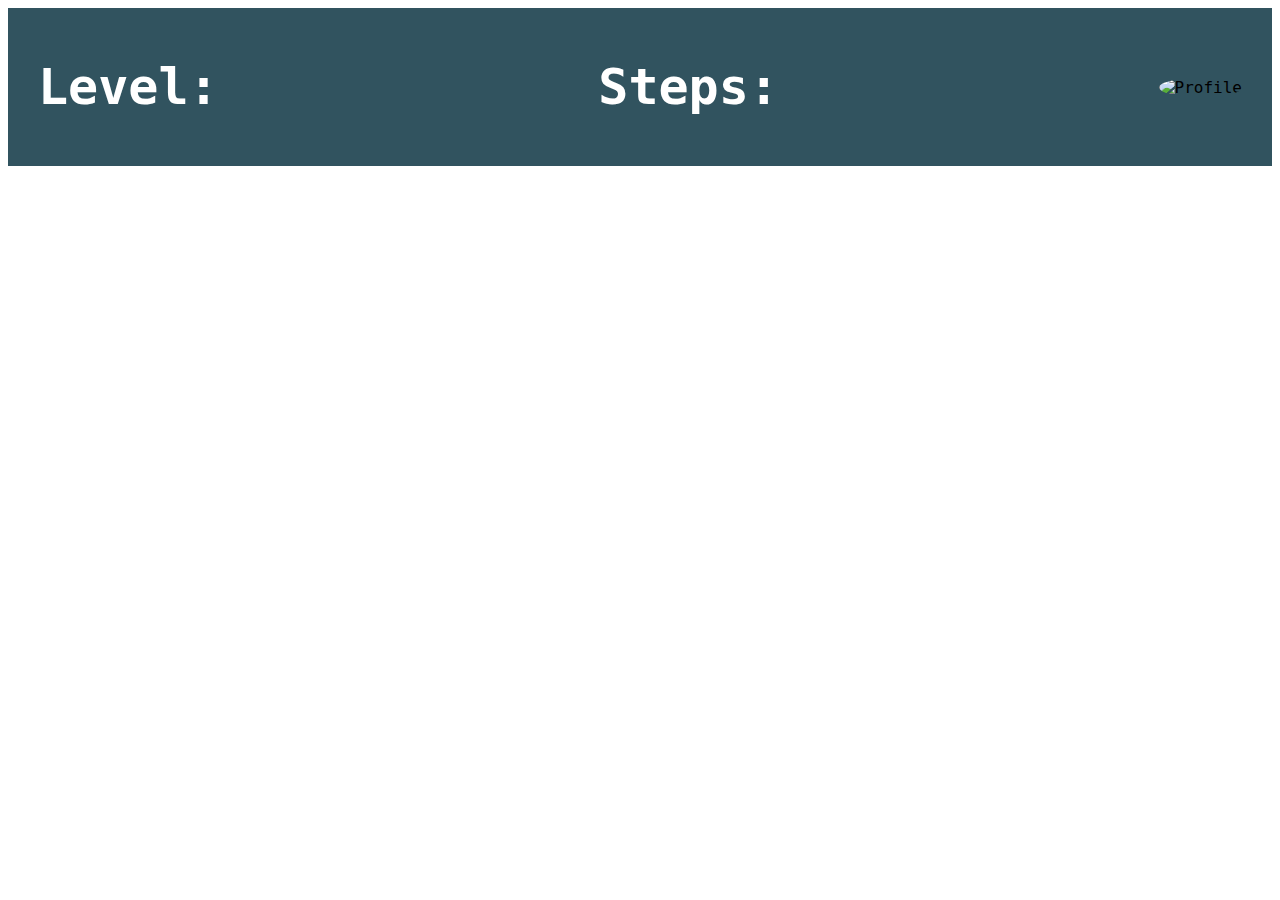
==== inventory.html @ 5f027657 "Merge pull request #13 from Chelle007/michelle" ====
<!DOCTYPE html>
<html>

<head>
    <title>VeSteps - Inventory</title>
</head>

<body>
    <div id="navbar-container"></div>
    <script>
        // Fetch the nav.html content and insert it into the navbar container
        fetch('nav.html')
            .then(response => response.text())
            .then(data => {
                // Insert the fetched HTML into the navbar container
                document.getElementById('navbar-container').innerHTML = data;
                document.getElementById('levelValue').textContent = localStorage.getItem('level');
                document.getElementById('stepsValue').textContent = localStorage.getItem('steps');
            });
    </script>
</body>

</html>
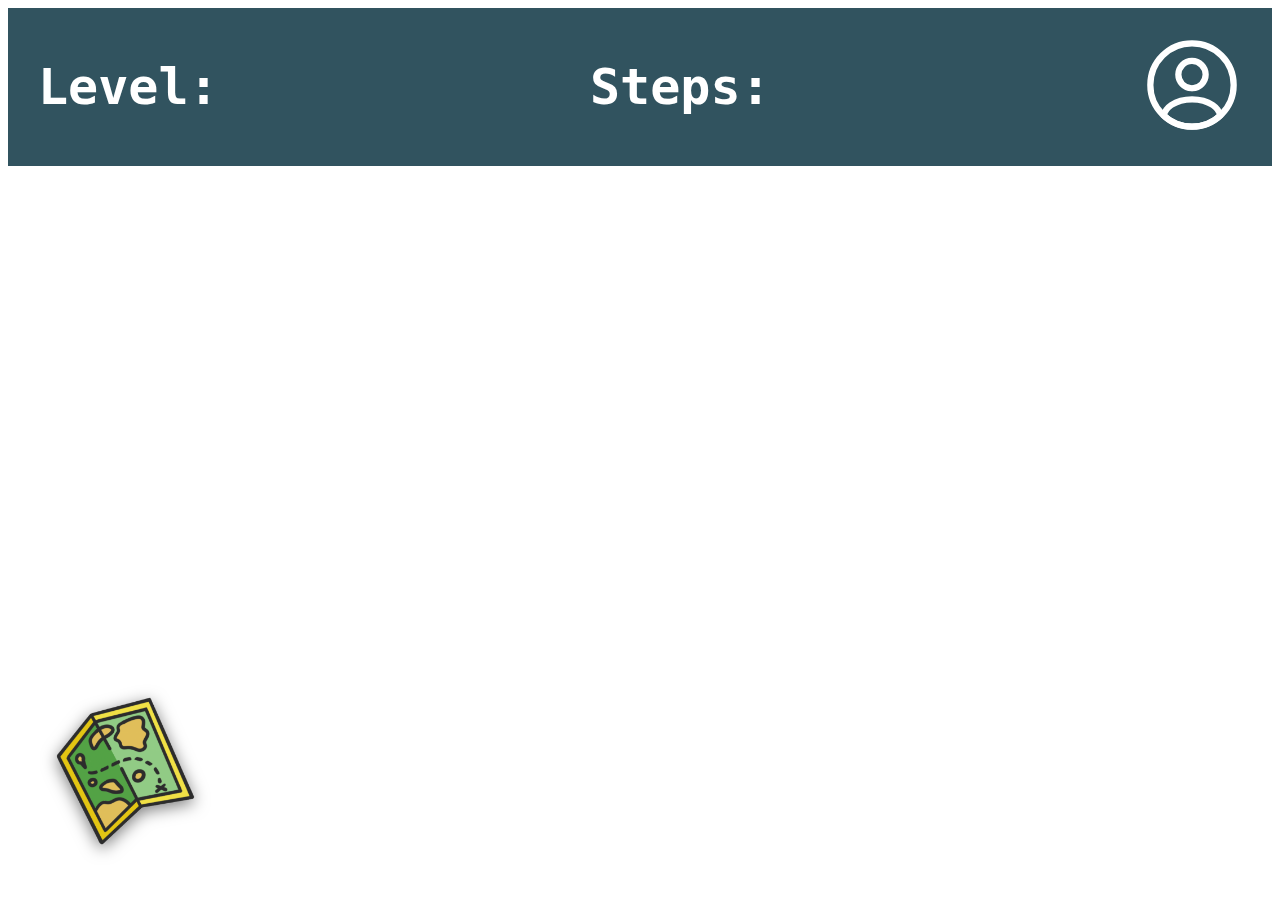
==== commit c585be87: "add backpack and map image on bottom left" ====
--- a/inventory.html
+++ b/inventory.html
@@ -3,10 +3,15 @@
 
 <head>
     <title>VeSteps - Inventory</title>
+
+    <link href="style.css" rel="stylesheet" type="text/css" />
 </head>
 
 <body>
     <div id="navbar-container"></div>
+    <div class="left-bottom-img">
+        <a href="map.html"><img src="assets/map.png" alt="Map"></a>
+    </div>
     <script>
         // Fetch the nav.html content and insert it into the navbar container
         fetch('nav.html')
--- a/style.css
+++ b/style.css
@@ -0,0 +1,27 @@
+.left-bottom-img {
+    display: sticky;
+    position: fixed;
+    bottom: 0;
+    left: 0;
+}
+
+.left-bottom-img img {
+    width: 150px;
+    margin-left: 50px;
+    margin-bottom: 50px;
+    filter: drop-shadow(0 4px 8px rgba(0, 0, 0, 0.5));
+}
+
+.left-bottom-img a:focus,
+.left-bottom-img a:active,
+.left-bottom-img img:focus,
+.left-bottom-img img:active {
+    outline: none !important;
+    box-shadow: none !important;
+}
+
+.left-bottom-img a {
+    -webkit-tap-highlight-color: transparent;
+    /* For mobile browsers */
+    outline: none;
+}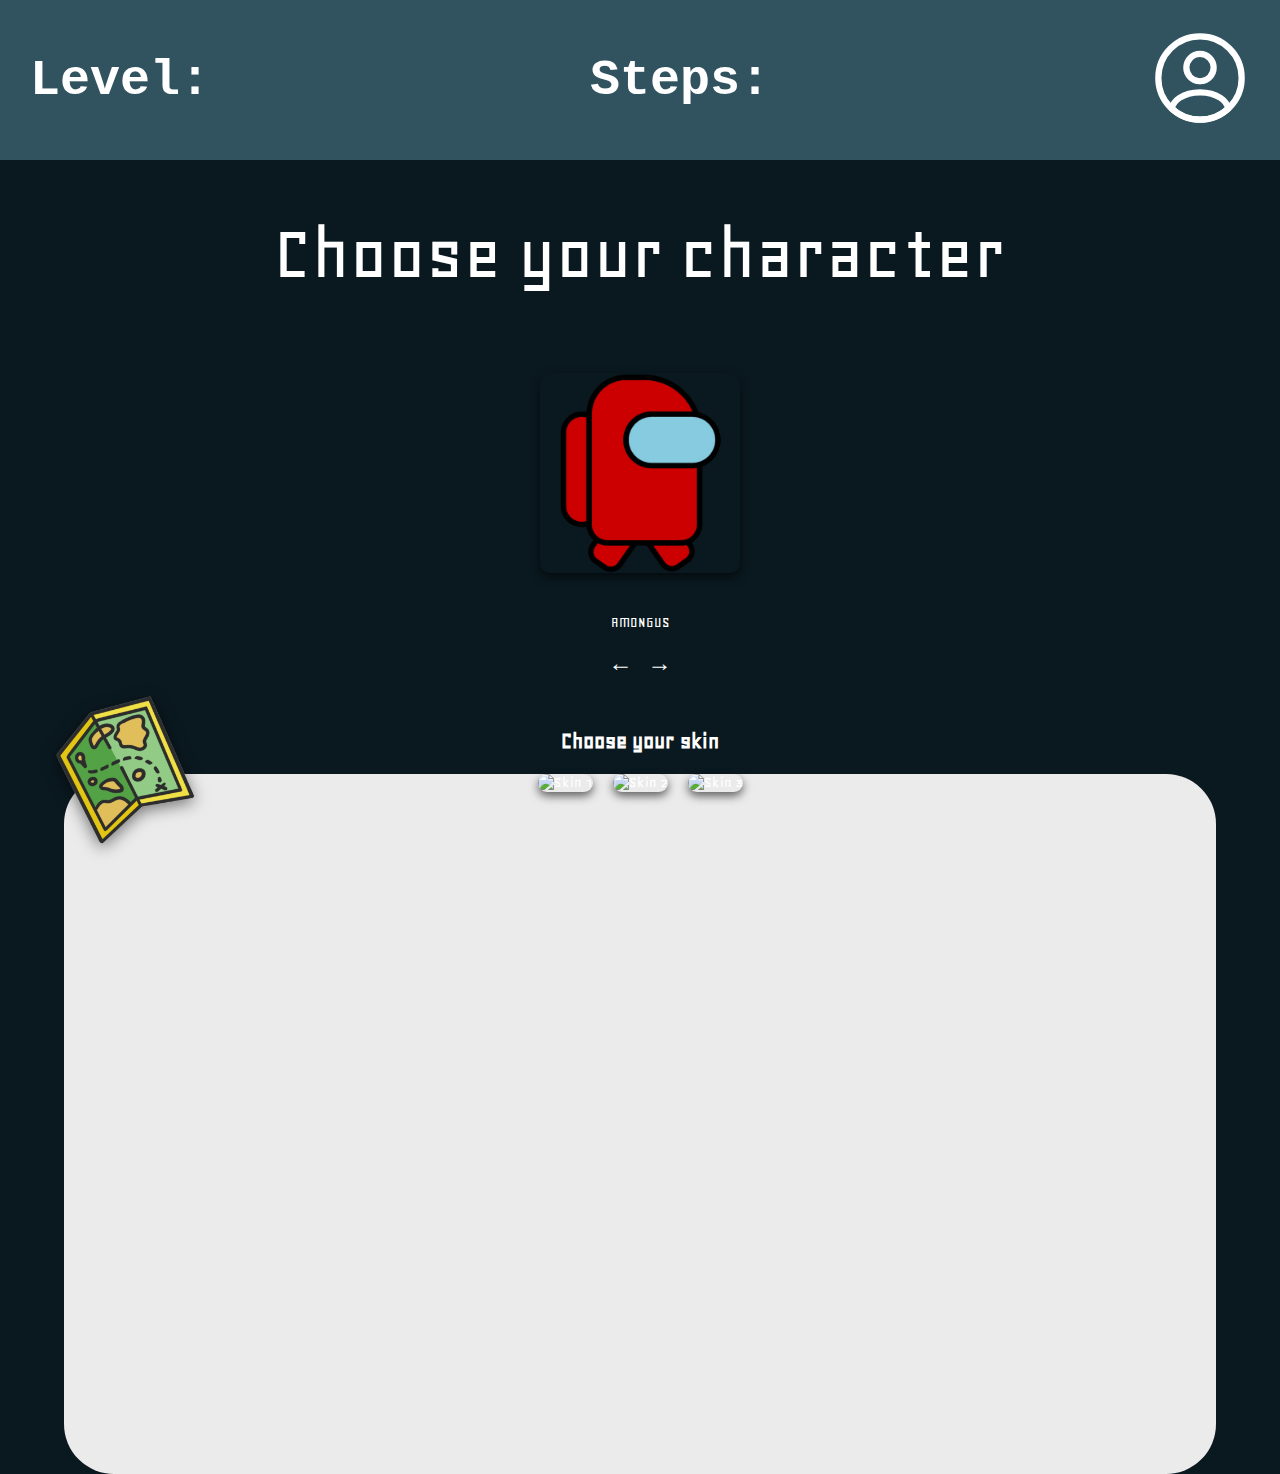
==== commit 936f3624: "modify navbar and add inventory.html" ====
--- a/inventory.html
+++ b/inventory.html
@@ -5,19 +5,53 @@
     <title>VeSteps - Inventory</title>
 
     <link href="style.css" rel="stylesheet" type="text/css" />
+    <link href="inventory.css" rel="stylesheet" type="text/css" />
+    <link rel="preconnect" href="https://fonts.googleapis.com">
+    <link rel="preconnect" href="https://fonts.gstatic.com" crossorigin>
+    <link
+        href="https://fonts.googleapis.com/css2?family=Geo:ital@0;1&family=Nunito+Sans:ital,opsz,wght@0,6..12,200..1000;1,6..12,200..1000&display=swap"
+        rel="stylesheet">
 </head>
 
 <body>
     <div id="navbar-container"></div>
+
     <div class="left-bottom-img">
         <a href="map.html"><img src="assets/map.png" alt="Map"></a>
     </div>
+
+    <div class="character-container">
+        <h1>Choose your character</h1>
+        <!-- Character Image -->
+        <img src="assets/character-amongus.png" alt="Character" class="character-img" id="characterImage">
+        <p id="characterName">AMONGUS</p>
+
+        <!-- Character Selection Arrows -->
+        <div class="carousel-controls">
+            <button id="prevCharacter">←</button>
+            <button id="nextCharacter">→</button>
+        </div>
+    </div>
+
+    <h3>Choose your skin</h3>
+    <div class="skins-container">
+        <!-- Example skins, replace with your PNG images -->
+        <div class="skin" onclick="changeSkin('assets/skin1.png')">
+            <img src="assets/skin1.png" alt="Skin 1" class="skin-img">
+        </div>
+        <div class="skin" onclick="changeSkin('assets/skin2.png')">
+            <img src="assets/skin2.png" alt="Skin 2" class="skin-img">
+        </div>
+        <div class="skin" onclick="changeSkin('assets/skin3.png')">
+            <img src="assets/skin3.png" alt="Skin 3" class="skin-img">
+        </div>
+        <!-- Add more skins as needed -->
+    </div>
+
     <script>
-        // Fetch the nav.html content and insert it into the navbar container
         fetch('nav.html')
             .then(response => response.text())
             .then(data => {
-                // Insert the fetched HTML into the navbar container
                 document.getElementById('navbar-container').innerHTML = data;
                 document.getElementById('levelValue').textContent = localStorage.getItem('level');
                 document.getElementById('stepsValue').textContent = localStorage.getItem('steps');
--- a/style.css
+++ b/style.css
@@ -1,8 +1,8 @@
 .left-bottom-img {
-    display: sticky;
     position: fixed;
     bottom: 0;
     left: 0;
+    z-index: 1000;
 }
 
 .left-bottom-img img {
--- a/inventory.css
+++ b/inventory.css
@@ -0,0 +1,77 @@
+body {
+    font-family: 'Arial', sans-serif;
+    background-color: #0A1920;
+    color: white;
+    text-align: center;
+    padding-top: 50px;
+    font-family: 'Geo', monospace;
+    padding: 0;
+    margin: 0;
+    overflow: hidden;
+}
+
+h1 {
+    font-size: 80px;
+    font-weight: lighter;
+    margin-top: 210px;
+    color: white;
+}
+
+h2,
+h3 {
+    font-size: 24px;
+    color: white;
+    margin-bottom: 20px;
+}
+
+.character-container {
+    margin-bottom: 50px;
+}
+
+.character-img {
+    width: 200px;
+    margin: 20px 0;
+    border-radius: 10px;
+    box-shadow: 0 4px 10px rgba(0, 0, 0, 0.6);
+}
+
+.carousel-controls button {
+    background-color: transparent;
+    border: none;
+    color: white;
+    font-size: 24px;
+    cursor: pointer;
+}
+
+.carousel-controls button:focus {
+    outline: none;
+}
+
+.skins-container {
+    display: flex;
+    justify-content: center;
+    gap: 20px;
+    flex-wrap: wrap;
+    background-color: #EBEBEB;
+    width: 90%;
+    height: 700px;
+    margin: 0 auto;
+    border-radius: 50px;
+}
+
+.skin {
+    display: inline-block;
+    cursor: pointer;
+    transition: transform 0.3s ease;
+}
+
+.skin:hover {
+    transform: scale(1.1);
+}
+
+.skin-img {
+    width: 100px;
+    height: 100px;
+    border-radius: 10px;
+    box-shadow: 0 4px 10px rgba(0, 0, 0, 0.6);
+}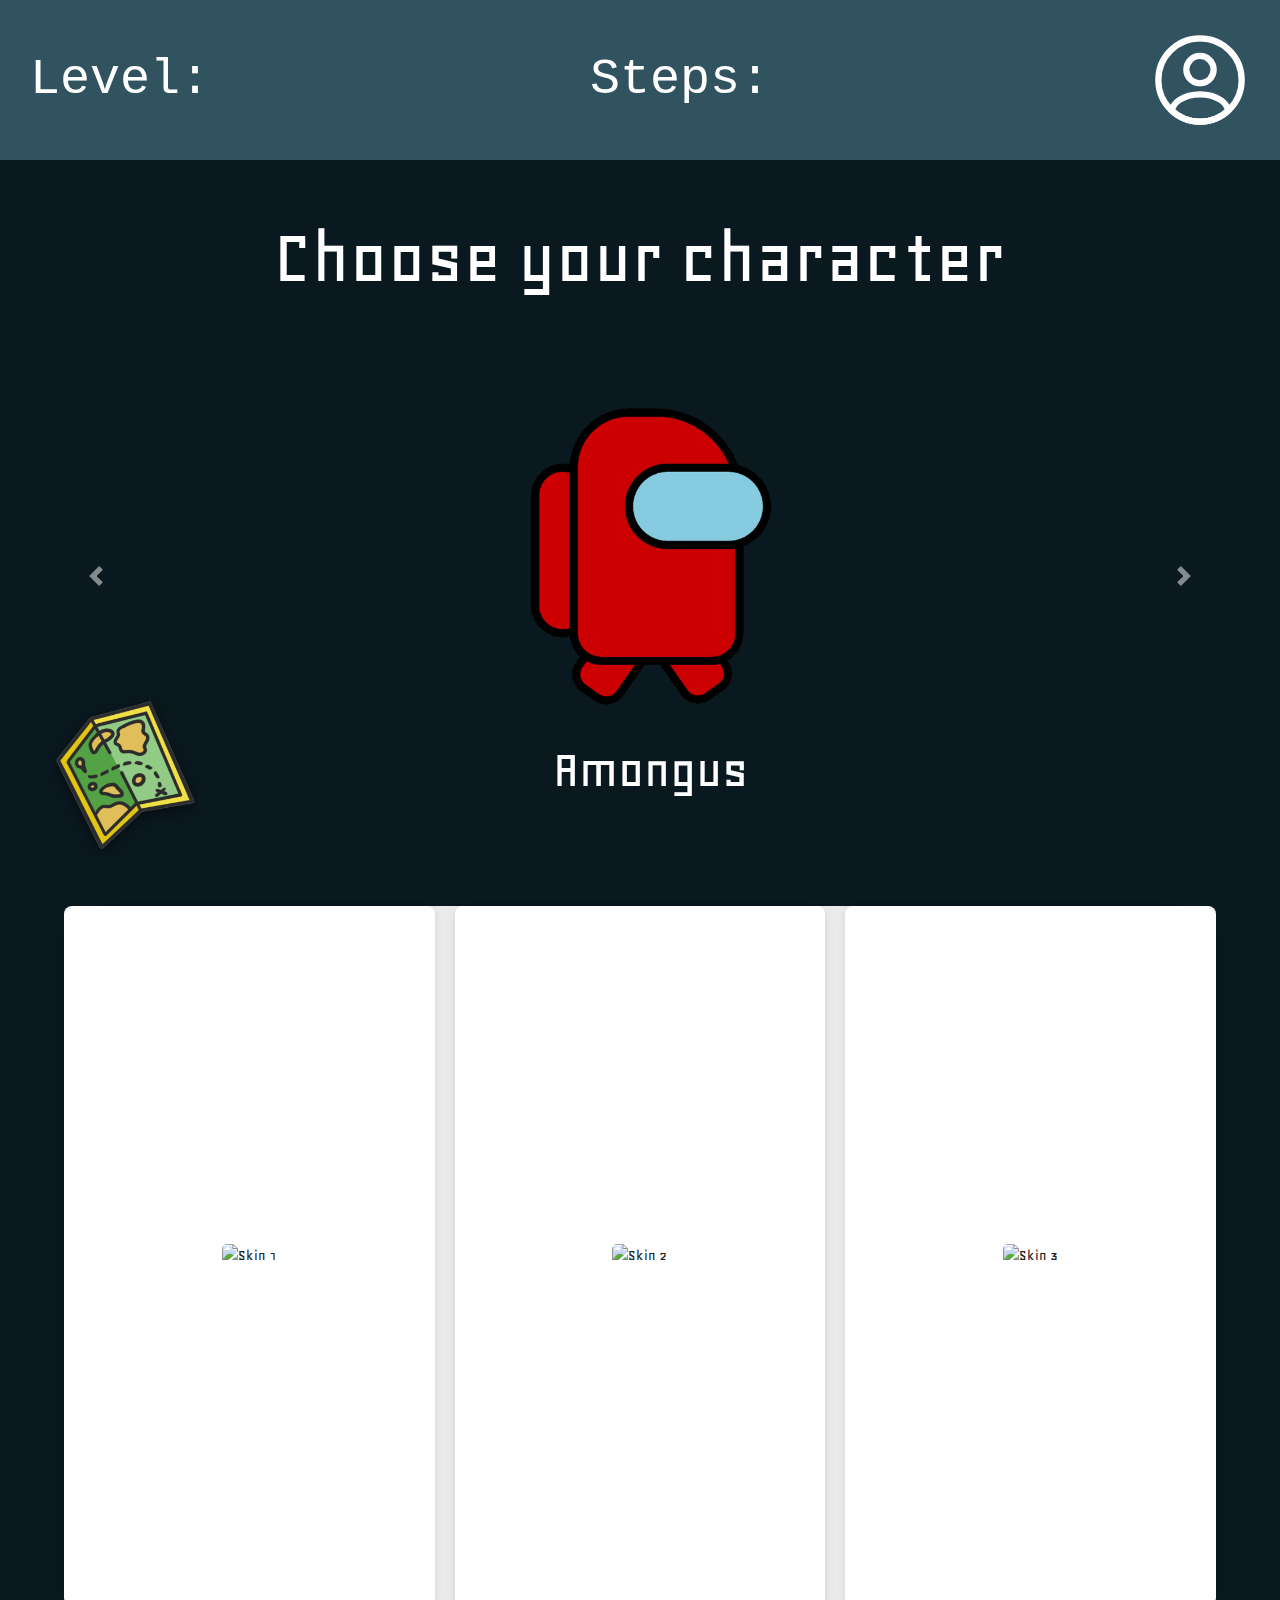
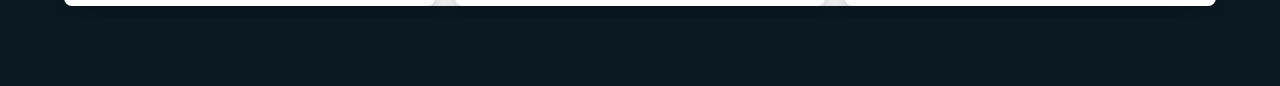
==== commit ff7bf5eb: "add inventory.html" ====
--- a/inventory.html
+++ b/inventory.html
@@ -11,6 +11,9 @@
     <link
         href="https://fonts.googleapis.com/css2?family=Geo:ital@0;1&family=Nunito+Sans:ital,opsz,wght@0,6..12,200..1000;1,6..12,200..1000&display=swap"
         rel="stylesheet">
+    <link rel="stylesheet" href="https://cdn.jsdelivr.net/npm/bootstrap@4.0.0/dist/css/bootstrap.min.css"
+        integrity="sha384-Gn5384xqQ1aoWXA+058RXPxPg6fy4IWvTNh0E263XmFcJlSAwiGgFAW/dAiS6JXm" crossorigin="anonymous">
+
 </head>
 
 <body>
@@ -20,22 +23,34 @@
         <a href="map.html"><img src="assets/map.png" alt="Map"></a>
     </div>
 
-    <div class="character-container">
-        <h1>Choose your character</h1>
-        <!-- Character Image -->
-        <img src="assets/character-amongus.png" alt="Character" class="character-img" id="characterImage">
-        <p id="characterName">AMONGUS</p>
+    <h1>Choose your character</h1>
 
-        <!-- Character Selection Arrows -->
-        <div class="carousel-controls">
-            <button id="prevCharacter">←</button>
-            <button id="nextCharacter">→</button>
+    <div id="carouselExampleControls" class="carousel slide">
+        <div class="carousel-inner">
+            <div class="carousel-item active">
+                <div class="character">
+                    <img class="d-block w-100" src="assets/character-red-amongus.png" alt="Amongus">
+                    <h2>Amongus</h2>
+                </div>
+            </div>
+            <div class="carousel-item">
+                <div class="character">
+                    <img class="d-block w-100" src="assets/character-zombie-amongus.png" alt="Zombie Amongus">
+                    <h2>Zombie Amongus</h2>
+                </div>
+            </div>
         </div>
+        <a class="carousel-control-prev" href="#carouselExampleControls" role="button" data-bs-slide="prev">
+            <span class="carousel-control-prev-icon" aria-hidden="true"></span>
+            <span class="visually-hidden"></span>
+        </a>
+        <a class="carousel-control-next" href="#carouselExampleControls" role="button" data-bs-slide="next">
+            <span class="carousel-control-next-icon" aria-hidden="true"></span>
+            <span class="visually-hidden"></span>
+        </a>
     </div>
 
-    <h3>Choose your skin</h3>
     <div class="skins-container">
-        <!-- Example skins, replace with your PNG images -->
         <div class="skin" onclick="changeSkin('assets/skin1.png')">
             <img src="assets/skin1.png" alt="Skin 1" class="skin-img">
         </div>
@@ -56,7 +71,27 @@
                 document.getElementById('levelValue').textContent = localStorage.getItem('level');
                 document.getElementById('stepsValue').textContent = localStorage.getItem('steps');
             });
+
+        var carousel = document.getElementById('carouselExampleControls');
+        var carouselInstance = new bootstrap.Carousel(carousel, {
+            interval: false,
+            wrap: false
+        });
+
+        var prevBtn = document.querySelector('.carousel-control-prev');
+        var nextBtn = document.querySelector('.carousel-control-next');
+
+        prevBtn.addEventListener('click', function () {
+            carouselInstance.prev();
+        });
+
+        nextBtn.addEventListener('click', function () {
+            carouselInstance.next();
+        });
     </script>
+
+    <!-- Include Bootstrap JS -->
+    <script src="https://cdn.jsdelivr.net/npm/bootstrap@5.1.0/dist/js/bootstrap.bundle.min.js"></script>
 </body>
 
 </html>--- a/inventory.css
+++ b/inventory.css
@@ -1,77 +1,89 @@
 body {
     font-family: 'Arial', sans-serif;
-    background-color: #0A1920;
-    color: white;
-    text-align: center;
+    background-color: #0A1920 !important;
+    text-align: center !important;
     padding-top: 50px;
-    font-family: 'Geo', monospace;
+    font-family: 'Geo', monospace !important;
     padding: 0;
     margin: 0;
     overflow: hidden;
 }
 
 h1 {
-    font-size: 80px;
-    font-weight: lighter;
-    margin-top: 210px;
-    color: white;
+    font-size: 80px !important;
+    font-weight: lighter !important;
+    margin-top: 210px !important;
+    color: white !important;
 }
 
-h2,
-h3 {
-    font-size: 24px;
-    color: white;
-    margin-bottom: 20px;
+h2 {
+    font-size: 56px !important;
+    color: white !important;
+    margin-top: 50px;
 }
 
-.character-container {
-    margin-bottom: 50px;
+#carouselExampleControls {
+    margin-top: 20px;
+    height: 500px;
 }
 
-.character-img {
-    width: 200px;
-    margin: 20px 0;
-    border-radius: 10px;
-    box-shadow: 0 4px 10px rgba(0, 0, 0, 0.6);
+.carousel-item {
+    text-align: center;
+    margin: 0 10px;
+    padding: 50px;
 }
 
-.carousel-controls button {
-    background-color: transparent;
-    border: none;
-    color: white;
-    font-size: 24px;
-    cursor: pointer;
+.character {
+    display: inline-block;
+    text-align: center;
 }
 
-.carousel-controls button:focus {
-    outline: none;
+.character img {
+    width: 300px !important;
+    margin: 30px auto;
 }
 
 .skins-container {
-    display: flex;
-    justify-content: center;
+    display: grid;
+    grid-template-columns: repeat(3, 1fr);
     gap: 20px;
     flex-wrap: wrap;
     background-color: #EBEBEB;
     width: 90%;
     height: 700px;
-    margin: 0 auto;
+    margin: 80px auto;
     border-radius: 50px;
+    box-shadow: 0 4px 8px rgba(0, 0, 0, 0.1);
 }
 
 .skin {
-    display: inline-block;
-    cursor: pointer;
-    transition: transform 0.3s ease;
+    display: flex;
+    justify-content: center;
+    align-items: center;
+    background-color: #fff;
+    /* White background for each skin item */
+    border-radius: 8px;
+    /* Rounded corners for the skin items */
+    padding: 10px;
+    /* Optional: adds padding around the image */
+    box-shadow: 0 4px 8px rgba(0, 0, 0, 0.1);
+    /* Optional: adds a subtle shadow around each skin */
+    transition: transform 0.3s ease, box-shadow 0.3s ease;
+    /* Smooth hover effect */
 }
 
 .skin:hover {
-    transform: scale(1.1);
+    transform: scale(1.05);
+    /* Slightly scale up on hover */
+    box-shadow: 0 8px 16px rgba(0, 0, 0, 0.2);
+    /* Darker shadow on hover */
 }
 
 .skin-img {
-    width: 100px;
-    height: 100px;
-    border-radius: 10px;
-    box-shadow: 0 4px 10px rgba(0, 0, 0, 0.6);
+    max-width: 100%;
+    /* Ensures the image does not exceed the container size */
+    height: auto;
+    /* Maintains aspect ratio */
+    border-radius: 5px;
+    /* Optional: rounded corners for the image */
 }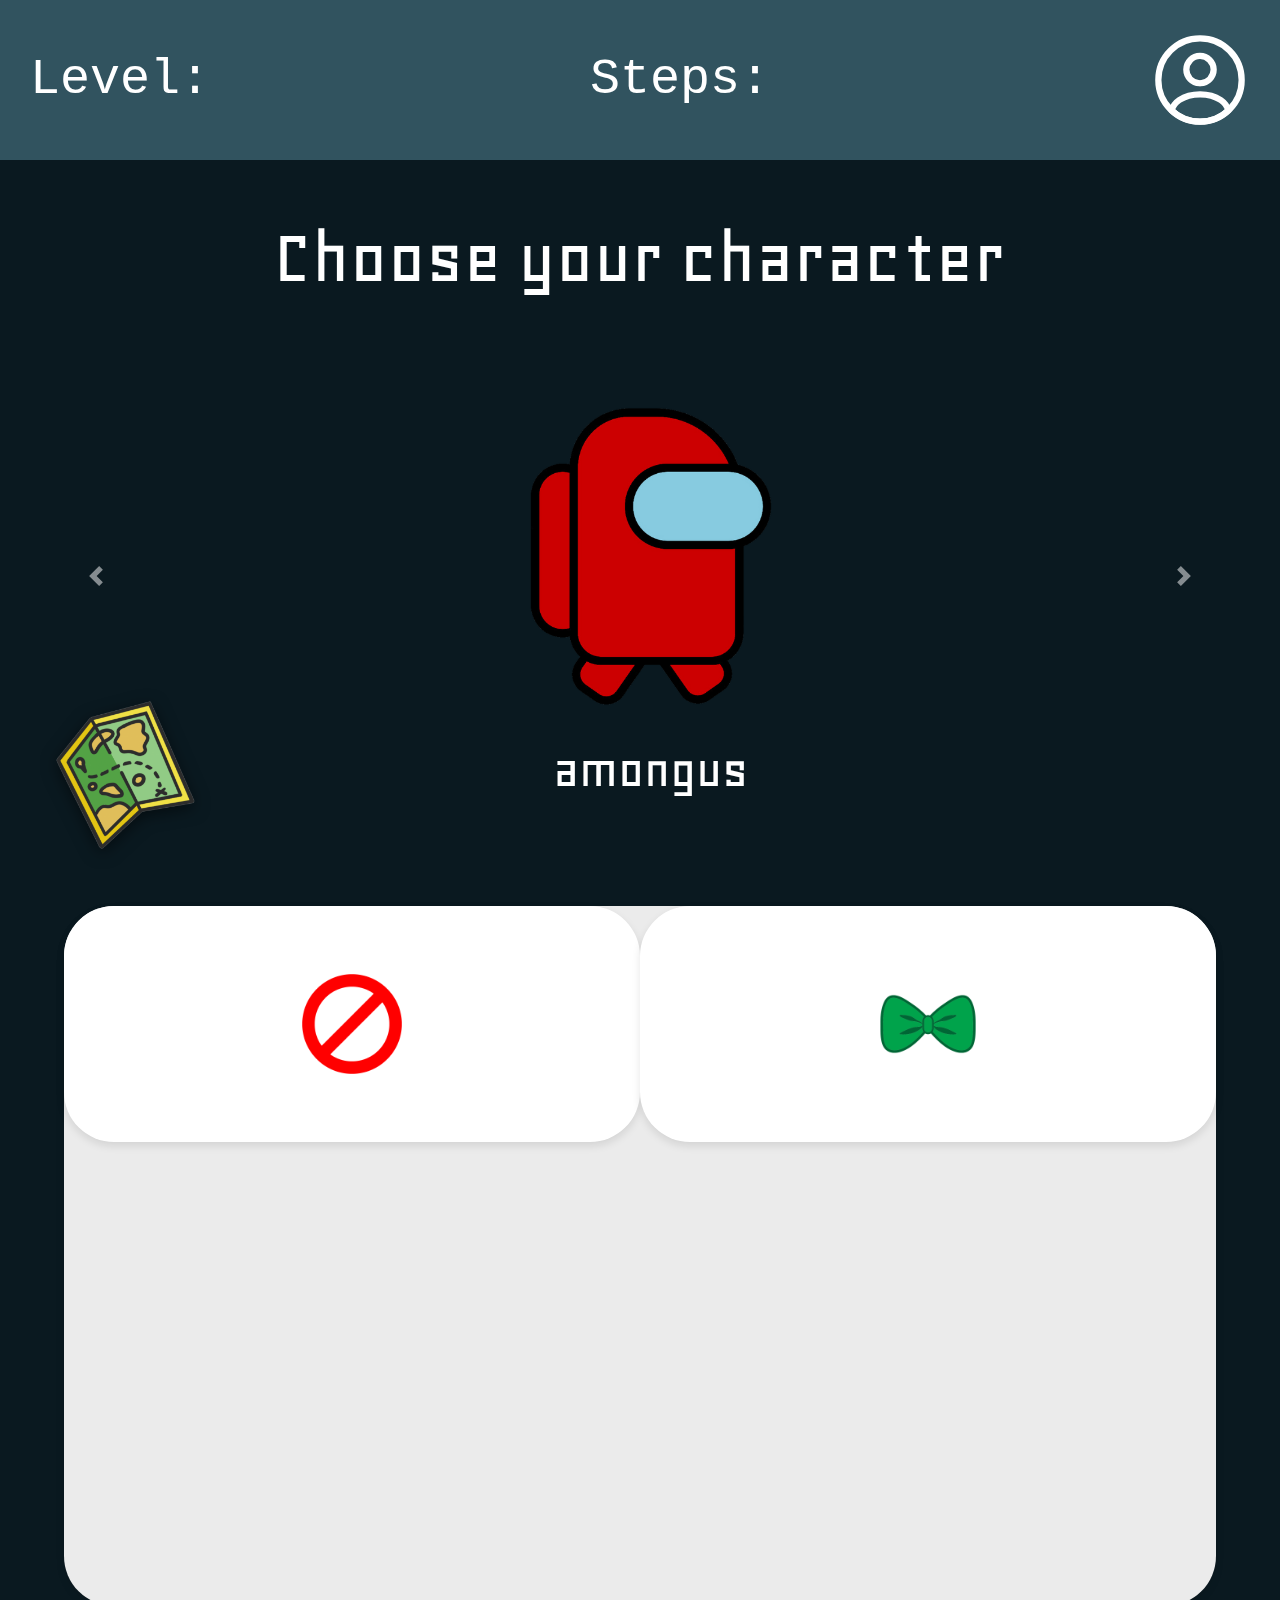
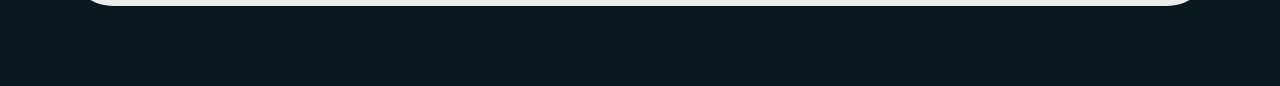
==== commit 7d0b71a5: "Finish inventory.html" ====
--- a/inventory.html
+++ b/inventory.html
@@ -20,7 +20,7 @@
     <div id="navbar-container"></div>
 
     <div class="left-bottom-img">
-        <a href="map.html"><img src="assets/map.png" alt="Map"></a>
+        <a href="map.html" onclick="saveCharacterAndSkin()"><img src="assets/map.png" alt="Map"></a>
     </div>
 
     <h1>Choose your character</h1>
@@ -28,40 +28,40 @@
     <div id="carouselExampleControls" class="carousel slide">
         <div class="carousel-inner">
             <div class="carousel-item active">
-                <div class="character">
-                    <img class="d-block w-100" src="assets/character-red-amongus.png" alt="Amongus">
-                    <h2>Amongus</h2>
-                </div>
-            </div>
-            <div class="carousel-item">
-                <div class="character">
-                    <img class="d-block w-100" src="assets/character-zombie-amongus.png" alt="Zombie Amongus">
-                    <h2>Zombie Amongus</h2>
+                <div class="character-slider">
+                    <div class="character">
+                        <img id="characterImage" class="d-block w-100" src="assets/character-amongus-none.png"
+                            alt="character">
+                        <h2><span id="characterName">amongus</span></h2>
+                    </div>
                 </div>
             </div>
         </div>
-        <a class="carousel-control-prev" href="#carouselExampleControls" role="button" data-bs-slide="prev">
+        <a class="carousel-control-prev" href="#carouselExampleControls" role="button" onclick="prevCharacter()">
             <span class="carousel-control-prev-icon" aria-hidden="true"></span>
             <span class="visually-hidden"></span>
         </a>
-        <a class="carousel-control-next" href="#carouselExampleControls" role="button" data-bs-slide="next">
+        <a class="carousel-control-next" href="#carouselExampleControls" role="button" onclick="nextCharacter()">
             <span class="carousel-control-next-icon" aria-hidden="true"></span>
             <span class="visually-hidden"></span>
         </a>
     </div>
 
-    <div class="skins-container">
-        <div class="skin" onclick="changeSkin('assets/skin1.png')">
-            <img src="assets/skin1.png" alt="Skin 1" class="skin-img">
-        </div>
-        <div class="skin" onclick="changeSkin('assets/skin2.png')">
-            <img src="assets/skin2.png" alt="Skin 2" class="skin-img">
-        </div>
-        <div class="skin" onclick="changeSkin('assets/skin3.png')">
-            <img src="assets/skin3.png" alt="Skin 3" class="skin-img">
-        </div>
-        <!-- Add more skins as needed -->
-    </div>
+    <table class="skins-container">
+        <tr>
+            <td class="skin" onclick="changeSkin('none')">
+                <img src="assets/none.png" alt="No skin" class="skin-img">
+            </td>
+            <td class="skin" onclick="changeSkin('bowtie')">
+                <img src="assets/bowtie.png" alt="Bowtie" class="skin-img">
+            </td>
+            <td id="moustache" class="skin" onclick="changeSkin('moustache')" style="display: none;">
+                <img src="assets/moustache.png" alt="Moustache" class="skin-img">
+            </td>
+        </tr>
+        <tr></tr>
+        <tr></tr>
+    </table>
 
     <script>
         fetch('nav.html')
@@ -90,8 +90,8 @@
         });
     </script>
 
-    <!-- Include Bootstrap JS -->
     <script src="https://cdn.jsdelivr.net/npm/bootstrap@5.1.0/dist/js/bootstrap.bundle.min.js"></script>
+    <script src="inventory.js"></script>
 </body>
 
 </html>--- a/inventory.css
+++ b/inventory.css
@@ -33,9 +33,16 @@
     padding: 50px;
 }
 
+.character-slider {
+    position: relative;
+    width: 100%;
+    overflow: hidden;
+}
+
 .character {
     display: inline-block;
     text-align: center;
+    transition: transform 0.5s ease-in-out;
 }
 
 .character img {
@@ -44,10 +51,6 @@
 }
 
 .skins-container {
-    display: grid;
-    grid-template-columns: repeat(3, 1fr);
-    gap: 20px;
-    flex-wrap: wrap;
     background-color: #EBEBEB;
     width: 90%;
     height: 700px;
@@ -56,34 +59,19 @@
     box-shadow: 0 4px 8px rgba(0, 0, 0, 0.1);
 }
 
-.skin {
-    display: flex;
-    justify-content: center;
-    align-items: center;
-    background-color: #fff;
-    /* White background for each skin item */
-    border-radius: 8px;
-    /* Rounded corners for the skin items */
-    padding: 10px;
-    /* Optional: adds padding around the image */
-    box-shadow: 0 4px 8px rgba(0, 0, 0, 0.1);
-    /* Optional: adds a subtle shadow around each skin */
-    transition: transform 0.3s ease, box-shadow 0.3s ease;
-    /* Smooth hover effect */
+.skins-container tr {
+    height: 100px;
 }
 
-.skin:hover {
-    transform: scale(1.05);
-    /* Slightly scale up on hover */
-    box-shadow: 0 8px 16px rgba(0, 0, 0, 0.2);
-    /* Darker shadow on hover */
+.skin {
+    width: 200px;
+    background-color: white;
+    text-align: center;
+    border-radius: 50px;
+    margin: 30px;
+    box-shadow: 0 4px 8px rgba(0, 0, 0, 0.1);
 }
 
-.skin-img {
-    max-width: 100%;
-    /* Ensures the image does not exceed the container size */
-    height: auto;
-    /* Maintains aspect ratio */
-    border-radius: 5px;
-    /* Optional: rounded corners for the image */
+.skin img {
+    width: 100px;
 }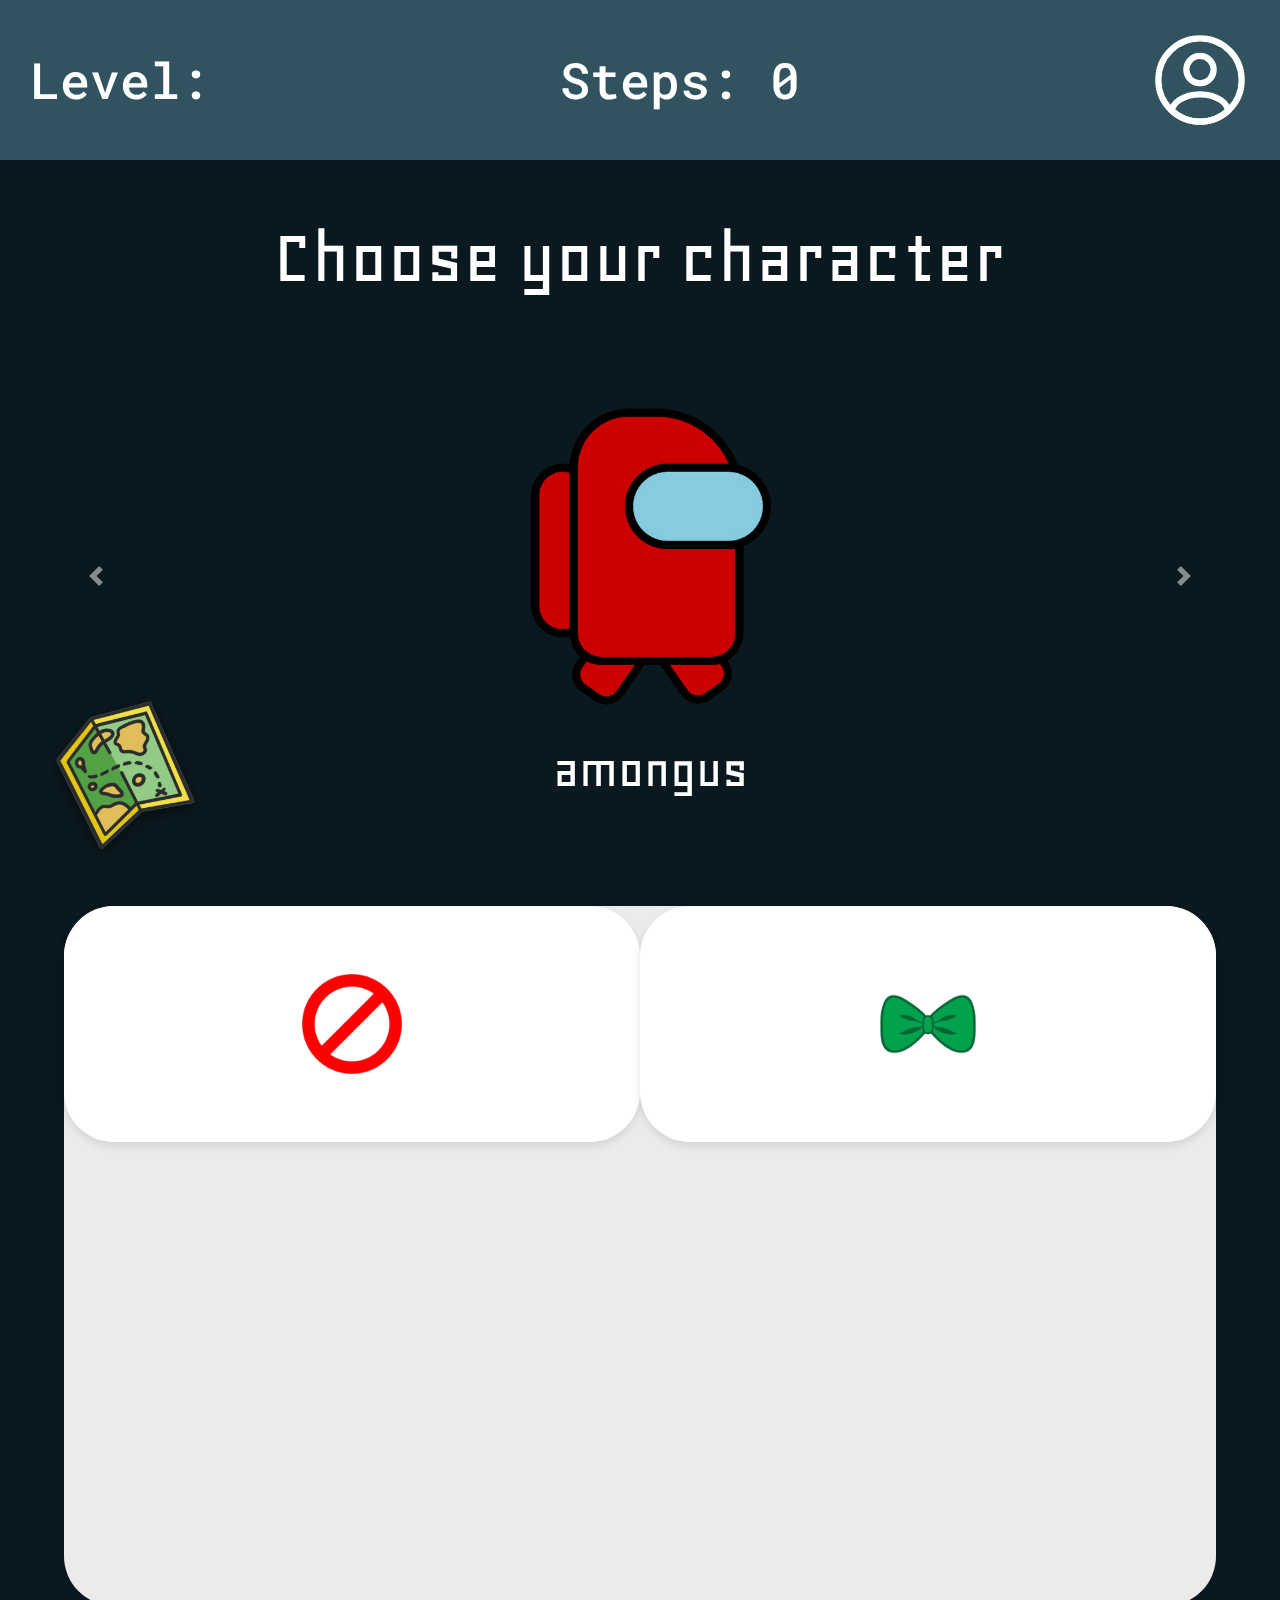
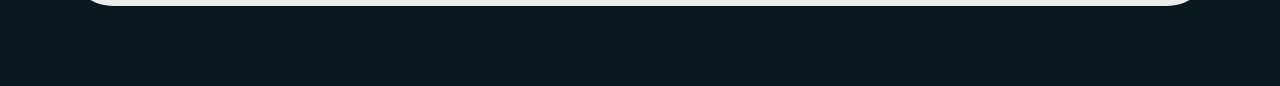
==== commit 841bc879: "add map background" ====
--- a/inventory.html
+++ b/inventory.html
@@ -13,10 +13,24 @@
         rel="stylesheet">
     <link rel="stylesheet" href="https://cdn.jsdelivr.net/npm/bootstrap@4.0.0/dist/css/bootstrap.min.css"
         integrity="sha384-Gn5384xqQ1aoWXA+058RXPxPg6fy4IWvTNh0E263XmFcJlSAwiGgFAW/dAiS6JXm" crossorigin="anonymous">
+    <link rel="stylesheet" href="https://fonts.googleapis.com/css2?family=Roboto+Mono&display=swap">
 
 </head>
 
 <body>
+    <div class="shooting-stars">
+        <span></span>
+        <span></span>
+        <span></span>
+        <span></span>
+        <span></span>
+        <span></span>
+        <span></span>
+        <span></span>
+        <span></span>
+        <span></span>
+    </div>
+
     <div id="navbar-container"></div>
 
     <div class="left-bottom-img">
@@ -47,50 +61,74 @@
         </a>
     </div>
 
-    <table class="skins-container">
-        <tr>
-            <td class="skin" onclick="changeSkin('none')">
-                <img src="assets/none.png" alt="No skin" class="skin-img">
-            </td>
-            <td class="skin" onclick="changeSkin('bowtie')">
-                <img src="assets/bowtie.png" alt="Bowtie" class="skin-img">
-            </td>
-            <td id="moustache" class="skin" onclick="changeSkin('moustache')" style="display: none;">
-                <img src="assets/moustache.png" alt="Moustache" class="skin-img">
-            </td>
-        </tr>
-        <tr></tr>
-        <tr></tr>
-    </table>
+    <table class="skins-container" id="skinsTable"></table>
 
     <script>
-        fetch('nav.html')
-            .then(response => response.text())
-            .then(data => {
-                document.getElementById('navbar-container').innerHTML = data;
-                document.getElementById('levelValue').textContent = localStorage.getItem('level');
-                document.getElementById('stepsValue').textContent = localStorage.getItem('steps');
-            });
+        // fade in effect
+        const mainContent = document.querySelector('body');
 
-        var carousel = document.getElementById('carouselExampleControls');
-        var carouselInstance = new bootstrap.Carousel(carousel, {
-            interval: false,
-            wrap: false
+        mainContent.classList.add('fade-out');
+
+        setTimeout(() => {
+            mainContent.classList.remove('fade-out');
+            mainContent.classList.add('fade-in');
+        }, 200);
+
+        window.addEventListener('load', function () {
+            // nav
+            fetch('nav.html')
+                .then(response => response.text())
+                .then(data => {
+                    document.getElementById('navbar-container').innerHTML = data;
+                    document.getElementById('levelValue').textContent = localStorage.getItem('level');
+                    document.getElementById('stepsValue').textContent = localStorage.getItem('steps') - localStorage.getItem('stepsTaken');
+                });
+
+            // skins table
+            const skins = localStorage.getItem('skins') ? JSON.parse(localStorage.getItem('skins')) : ['none', 'bowtie'];
+
+            function createSkinsTable() {
+                const table = document.getElementById('skinsTable');
+
+                if (!table) {
+                    console.error('Could not find skinsTable element');
+                    return;
+                }
+
+                let row = document.createElement('tr');
+
+                skins.forEach(skin => {
+                    const cell = document.createElement('td');
+                    cell.classList.add('skin');
+                    cell.setAttribute('onclick', `changeSkin('${skin}')`);
+
+                    const img = document.createElement('img');
+                    img.src = `assets/${skin}.png`;
+                    img.alt = skin;
+                    img.classList.add('skin-img');
+
+                    img.onerror = () => {
+                        console.error(`Failed to load image: assets/${skin}.png`);
+                        cell.innerHTML = `Missing: ${skin}`;
+                    };
+
+                    cell.appendChild(img);
+                    row.appendChild(cell);
+                });
+
+                table.appendChild(row);
+
+                for (let i = 0; i < 2; i++) {
+                    let emptyRow = document.createElement('tr');
+                    table.appendChild(emptyRow);
+                }
+            }
+
+            createSkinsTable();
         });
 
-        var prevBtn = document.querySelector('.carousel-control-prev');
-        var nextBtn = document.querySelector('.carousel-control-next');
-
-        prevBtn.addEventListener('click', function () {
-            carouselInstance.prev();
-        });
-
-        nextBtn.addEventListener('click', function () {
-            carouselInstance.next();
-        });
     </script>
 
-    <script src="https://cdn.jsdelivr.net/npm/bootstrap@5.1.0/dist/js/bootstrap.bundle.min.js"></script>
     <script src="inventory.js"></script>
 </body>
 
